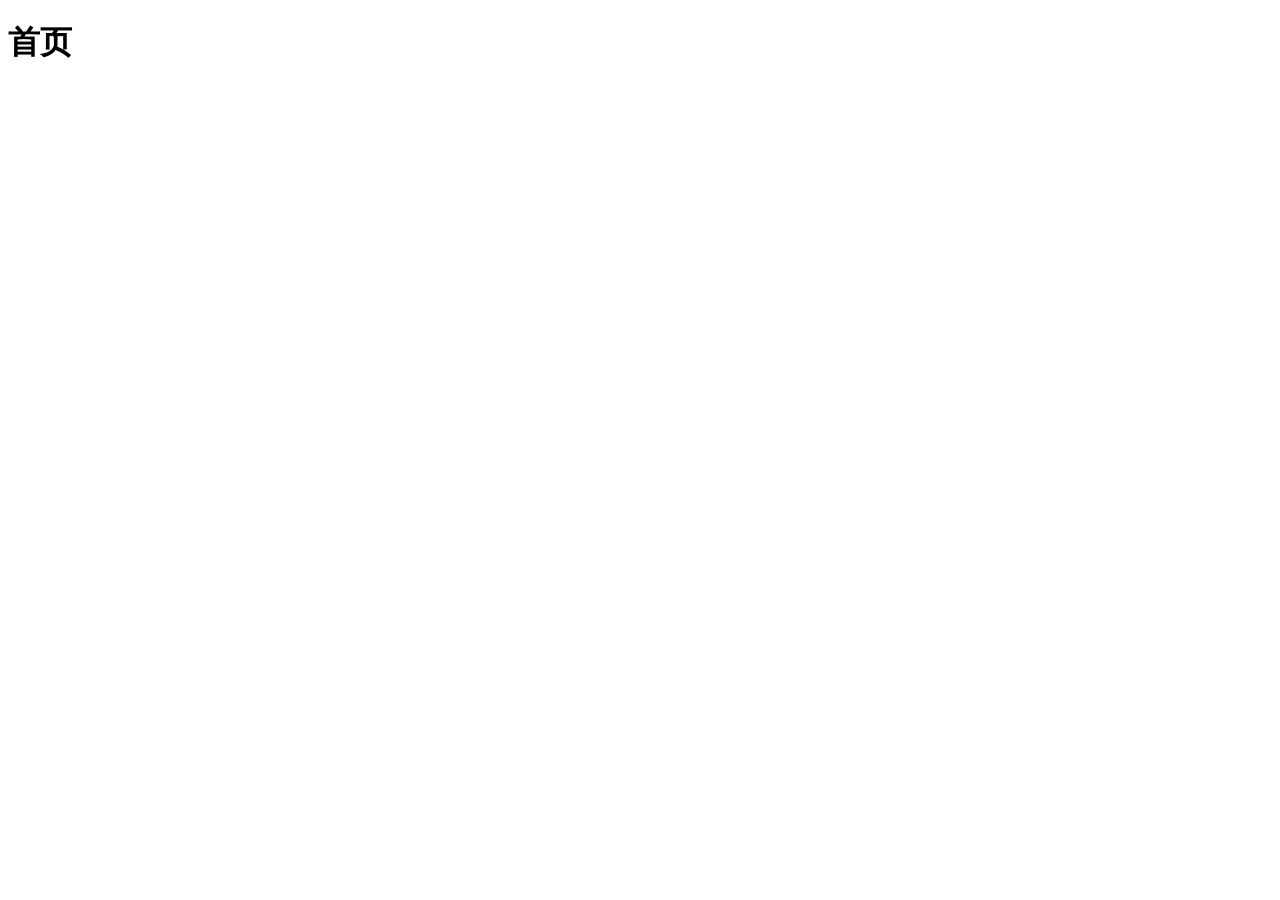
==== index.html @ 157b1ce5 "初始化项目" ====
<!DOCTYPE html>
<html lang="en">

<head>
  <meta charset="UTF-8">
  <meta http-equiv="X-UA-Compatible" content="IE=edge">
  <meta name="viewport" content="width=device-width, initial-scale=1.0">
  <title>Document</title>
</head>

<body>
  <h1>首页</h1>
</body>

</html>
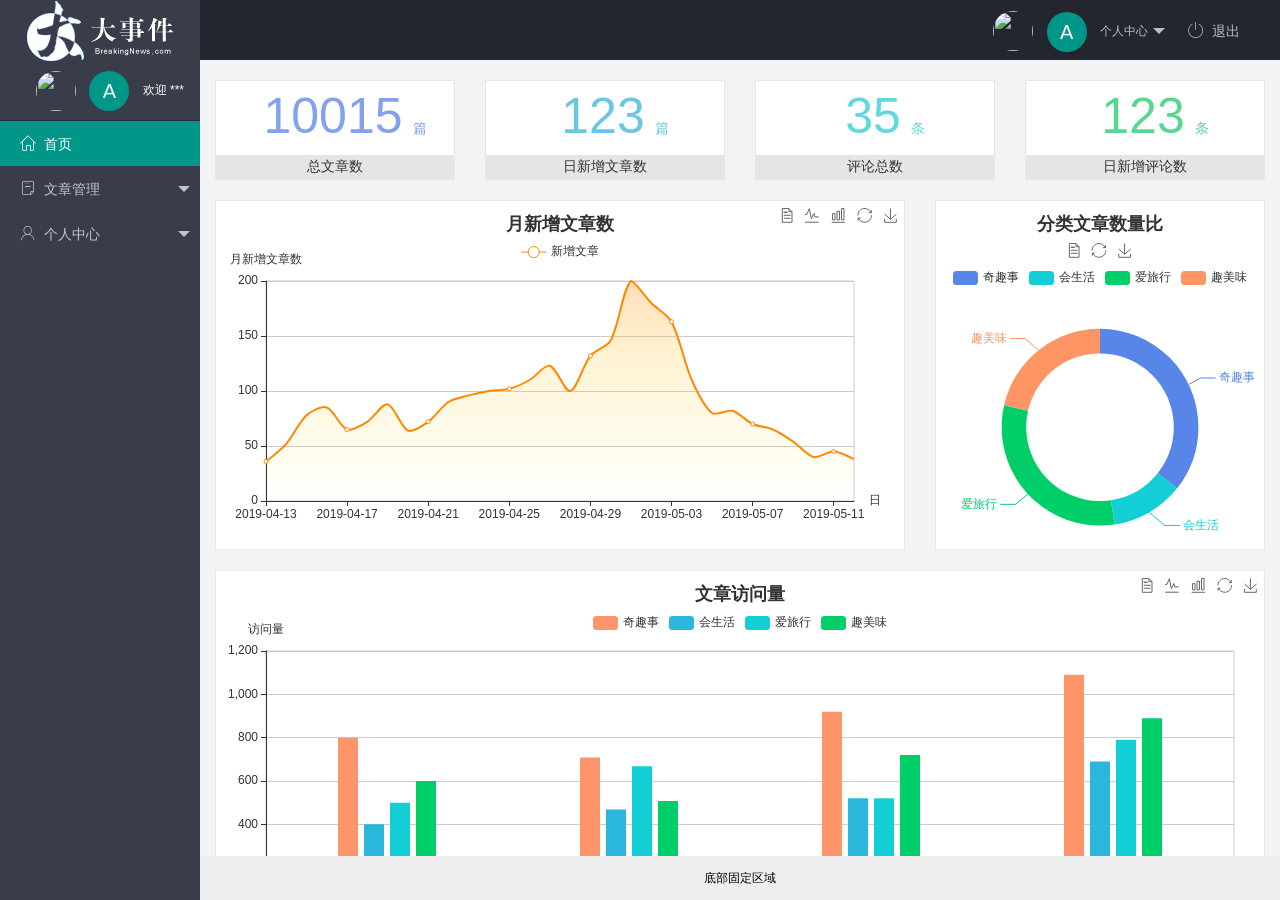
==== commit f30083e8: "init" ====
--- a/index.html
+++ b/index.html
@@ -1,15 +1,94 @@
 <!DOCTYPE html>
 <html lang="en">
+  <head>
+    <meta charset="UTF-8" />
+    <meta http-equiv="X-UA-Compatible" content="IE=edge" />
+    <meta name="viewport" content="width=device-width, initial-scale=1.0" />
+    <title>Document</title>
+    <link rel="stylesheet" href="/assets/lib/layui/css/layui.css" />
+    <link rel="stylesheet" href="/assets/css/index.css" />
+    <link rel="stylesheet" href="/assets/fonts/iconfont.css">
+  </head>
+  <body>
+    <div class="layui-layout layui-layout-admin">
+      <div class="layui-header">
+        <div class="layui-logo layui-hide-xs layui-bg-black">
+          <img src="/assets/images/logo.png" alt="" />
+        </div>
 
-<head>
-  <meta charset="UTF-8">
-  <meta http-equiv="X-UA-Compatible" content="IE=edge">
-  <meta name="viewport" content="width=device-width, initial-scale=1.0">
-  <title>Document</title>
-</head>
+        <ul class="layui-nav layui-layout-right">
+          <li class="layui-nav-item layui-hide layui-show-md-inline-block">
+            <a href="javascript:;" class="userinfo">
+              <img
+                src="//tva1.sinaimg.cn/crop.0.0.118.118.180/5db11ff4gw1e77d3nqrv8j203b03cweg.jpg"
+                class="layui-nav-img"
+              />
+              <span class="text-avatar">A</span>
+              个人中心
+            </a>
+            <dl class="layui-nav-child">
+              <dd><a href="/user/user_info.html" target="fm">基本资料</a></dd>
+              <dd><a href="/user/user_avatar.html" target="fm">更换头像</a></dd>
+              <dd><a href="/user/user_pwd.html" target="fm">重置密码</a></dd>
+            </dl>
+          </li>
+          <li class="layui-nav-item" lay-header-event="menuRight" lay-unselect>
+            <a href="javascript:;" id="btnLogout"><span class="iconfont icon-tuichu"></span>退出</a>
+          </li>
+        </ul>
+      </div>
 
-<body>
-  <h1>首页</h1>
-</body>
+      <div class="layui-side layui-bg-black">
+        <div class="layui-side-scroll">
+          <div class="userinfo">
+            <img
+              src="//tva1.sinaimg.cn/crop.0.0.118.118.180/5db11ff4gw1e77d3nqrv8j203b03cweg.jpg"
+              class="layui-nav-img"
+            />
+            <span class="text-avatar">A</span>
+            <span id="welcome">欢迎 ***</span>
+          </div>
+          <!-- 左侧导航区域（可配合layui已有的垂直导航） -->
+          <ul class="layui-nav layui-nav-tree" lay-shrink="all">
+            <li class="layui-nav-item layui-this"><a href="/home/dashboard.html" target="fm"><span class="iconfont icon-home"></span>首页</a></li>
+            <li class="layui-nav-item">
+              <a class="" href="javascript:;"><span class="iconfont icon-16"></span>文章管理</a>
+              <dl class="layui-nav-child">
+                <dd><a href="/article/art_cate.html" target="fm"><i class="layui-icon layui-icon-app"></i>文章类别</a></dd>
+                <dd><a href="/article/art_list.html" target="fm" ><i class="layui-icon layui-icon-app"></i>文章列表</a></dd>
+                <dd><a href="/article/art_pub.html" target="fm"><i class="layui-icon layui-icon-app"></i>发布文章</a></dd>
+              </dl>
+            </li>
+            <li class="layui-nav-item">
+              <a href="javascript:;"><span class="iconfont icon-user"></span>个人中心</a>
+              <dl class="layui-nav-child">
+                <dd><a href="/user/user_info.html" target="fm"><i class="layui-icon layui-icon-app"></i>基本资料</a></dd>
+                <dd><a href="/user/user_avatar.html" target="fm"><i class="layui-icon layui-icon-app"></i>更换头像</a></dd>
+                <dd><a href="/user/user_pwd.html" target="fm"><i class="layui-icon layui-icon-app"></i>重置密码</a></dd>
+              </dl>
+            </li>
+          </ul>
+        </div>
+      </div>
 
-</html>+      <div class="layui-body">
+        <!-- 内容主体区域 -->
+        <iframe name="fm" src="/home/dashboard.html" frameborder="0"></iframe>
+        </div>
+
+        <div class="layui-footer">
+        <!-- 底部固定区域 -->
+        底部固定区域
+      </div>
+    </div>
+    <!-- 导入 layui js 文件 -->
+    <script src="/assets/lib/layui/layui.all.js"></script>
+
+    <!-- 导入 jquery -->
+    <script src="/assets/lib/jquery.js"></script>
+    <script src="/assets/js/baseAPI.js"></script>
+
+    <!-- 导入自己的 js 文件 -->
+    <script src="/assets/js/index.js"></script>
+  </body>
+</html>
--- a/assets/lib/layui/css/layui.css
+++ b/assets/lib/layui/css/layui.css
@@ -0,0 +1,2 @@
+/** layui-v2.5.5 MIT License By https://www.layui.com */
+ .layui-inline,img{display:inline-block;vertical-align:middle}h1,h2,h3,h4,h5,h6{font-weight:400}.layui-edge,.layui-header,.layui-inline,.layui-main{position:relative}.layui-body,.layui-edge,.layui-elip{overflow:hidden}.layui-btn,.layui-edge,.layui-inline,img{vertical-align:middle}.layui-btn,.layui-disabled,.layui-icon,.layui-unselect{-moz-user-select:none;-webkit-user-select:none;-ms-user-select:none}.layui-elip,.layui-form-checkbox span,.layui-form-pane .layui-form-label{text-overflow:ellipsis;white-space:nowrap}.layui-breadcrumb,.layui-tree-btnGroup{visibility:hidden}blockquote,body,button,dd,div,dl,dt,form,h1,h2,h3,h4,h5,h6,input,li,ol,p,pre,td,textarea,th,ul{margin:0;padding:0;-webkit-tap-highlight-color:rgba(0,0,0,0)}a:active,a:hover{outline:0}img{border:none}li{list-style:none}table{border-collapse:collapse;border-spacing:0}h4,h5,h6{font-size:100%}button,input,optgroup,option,select,textarea{font-family:inherit;font-size:inherit;font-style:inherit;font-weight:inherit;outline:0}pre{white-space:pre-wrap;white-space:-moz-pre-wrap;white-space:-pre-wrap;white-space:-o-pre-wrap;word-wrap:break-word}body{line-height:24px;font:14px Helvetica Neue,Helvetica,PingFang SC,Tahoma,Arial,sans-serif}hr{height:1px;margin:10px 0;border:0;clear:both}a{color:#333;text-decoration:none}a:hover{color:#777}a cite{font-style:normal;*cursor:pointer}.layui-border-box,.layui-border-box *{box-sizing:border-box}.layui-box,.layui-box *{box-sizing:content-box}.layui-clear{clear:both;*zoom:1}.layui-clear:after{content:'\20';clear:both;*zoom:1;display:block;height:0}.layui-inline{*display:inline;*zoom:1}.layui-edge{display:inline-block;width:0;height:0;border-width:6px;border-style:dashed;border-color:transparent}.layui-edge-top{top:-4px;border-bottom-color:#999;border-bottom-style:solid}.layui-edge-right{border-left-color:#999;border-left-style:solid}.layui-edge-bottom{top:2px;border-top-color:#999;border-top-style:solid}.layui-edge-left{border-right-color:#999;border-right-style:solid}.layui-disabled,.layui-disabled:hover{color:#d2d2d2!important;cursor:not-allowed!important}.layui-circle{border-radius:100%}.layui-show{display:block!important}.layui-hide{display:none!important}@font-face{font-family:layui-icon;src:url(../font/iconfont.eot?v=250);src:url(../font/iconfont.eot?v=250#iefix) format('embedded-opentype'),url(../font/iconfont.woff2?v=250) format('woff2'),url(../font/iconfont.woff?v=250) format('woff'),url(../font/iconfont.ttf?v=250) format('truetype'),url(../font/iconfont.svg?v=250#layui-icon) format('svg')}.layui-icon{font-family:layui-icon!important;font-size:16px;font-style:normal;-webkit-font-smoothing:antialiased;-moz-osx-font-smoothing:grayscale}.layui-icon-reply-fill:before{content:"\e611"}.layui-icon-set-fill:before{content:"\e614"}.layui-icon-menu-fill:before{content:"\e60f"}.layui-icon-search:before{content:"\e615"}.layui-icon-share:before{content:"\e641"}.layui-icon-set-sm:before{content:"\e620"}.layui-icon-engine:before{content:"\e628"}.layui-icon-close:before{content:"\1006"}.layui-icon-close-fill:before{content:"\1007"}.layui-icon-chart-screen:before{content:"\e629"}.layui-icon-star:before{content:"\e600"}.layui-icon-circle-dot:before{content:"\e617"}.layui-icon-chat:before{content:"\e606"}.layui-icon-release:before{content:"\e609"}.layui-icon-list:before{content:"\e60a"}.layui-icon-chart:before{content:"\e62c"}.layui-icon-ok-circle:before{content:"\1005"}.layui-icon-layim-theme:before{content:"\e61b"}.layui-icon-table:before{content:"\e62d"}.layui-icon-right:before{content:"\e602"}.layui-icon-left:before{content:"\e603"}.layui-icon-cart-simple:before{content:"\e698"}.layui-icon-face-cry:before{content:"\e69c"}.layui-icon-face-smile:before{content:"\e6af"}.layui-icon-survey:before{content:"\e6b2"}.layui-icon-tree:before{content:"\e62e"}.layui-icon-upload-circle:before{content:"\e62f"}.layui-icon-add-circle:before{content:"\e61f"}.layui-icon-download-circle:before{content:"\e601"}.layui-icon-templeate-1:before{content:"\e630"}.layui-icon-util:before{content:"\e631"}.layui-icon-face-surprised:before{content:"\e664"}.layui-icon-edit:before{content:"\e642"}.layui-icon-speaker:before{content:"\e645"}.layui-icon-down:before{content:"\e61a"}.layui-icon-file:before{content:"\e621"}.layui-icon-layouts:before{content:"\e632"}.layui-icon-rate-half:before{content:"\e6c9"}.layui-icon-add-circle-fine:before{content:"\e608"}.layui-icon-prev-circle:before{content:"\e633"}.layui-icon-read:before{content:"\e705"}.layui-icon-404:before{content:"\e61c"}.layui-icon-carousel:before{content:"\e634"}.layui-icon-help:before{content:"\e607"}.layui-icon-code-circle:before{content:"\e635"}.layui-icon-water:before{content:"\e636"}.layui-icon-username:before{content:"\e66f"}.layui-icon-find-fill:before{content:"\e670"}.layui-icon-about:before{content:"\e60b"}.layui-icon-location:before{content:"\e715"}.layui-icon-up:before{content:"\e619"}.layui-icon-pause:before{content:"\e651"}.layui-icon-date:before{content:"\e637"}.layui-icon-layim-uploadfile:before{content:"\e61d"}.layui-icon-delete:before{content:"\e640"}.layui-icon-play:before{content:"\e652"}.layui-icon-top:before{content:"\e604"}.layui-icon-friends:before{content:"\e612"}.layui-icon-refresh-3:before{content:"\e9aa"}.layui-icon-ok:before{content:"\e605"}.layui-icon-layer:before{content:"\e638"}.layui-icon-face-smile-fine:before{content:"\e60c"}.layui-icon-dollar:before{content:"\e659"}.layui-icon-group:before{content:"\e613"}.layui-icon-layim-download:before{content:"\e61e"}.layui-icon-picture-fine:before{content:"\e60d"}.layui-icon-link:before{content:"\e64c"}.layui-icon-diamond:before{content:"\e735"}.layui-icon-log:before{content:"\e60e"}.layui-icon-rate-solid:before{content:"\e67a"}.layui-icon-fonts-del:before{content:"\e64f"}.layui-icon-unlink:before{content:"\e64d"}.layui-icon-fonts-clear:before{content:"\e639"}.layui-icon-triangle-r:before{content:"\e623"}.layui-icon-circle:before{content:"\e63f"}.layui-icon-radio:before{content:"\e643"}.layui-icon-align-center:before{content:"\e647"}.layui-icon-align-right:before{content:"\e648"}.layui-icon-align-left:before{content:"\e649"}.layui-icon-loading-1:before{content:"\e63e"}.layui-icon-return:before{content:"\e65c"}.layui-icon-fonts-strong:before{content:"\e62b"}.layui-icon-upload:before{content:"\e67c"}.layui-icon-dialogue:before{content:"\e63a"}.layui-icon-video:before{content:"\e6ed"}.layui-icon-headset:before{content:"\e6fc"}.layui-icon-cellphone-fine:before{content:"\e63b"}.layui-icon-add-1:before{content:"\e654"}.layui-icon-face-smile-b:before{content:"\e650"}.layui-icon-fonts-html:before{content:"\e64b"}.layui-icon-form:before{content:"\e63c"}.layui-icon-cart:before{content:"\e657"}.layui-icon-camera-fill:before{content:"\e65d"}.layui-icon-tabs:before{content:"\e62a"}.layui-icon-fonts-code:before{content:"\e64e"}.layui-icon-fire:before{content:"\e756"}.layui-icon-set:before{content:"\e716"}.layui-icon-fonts-u:before{content:"\e646"}.layui-icon-triangle-d:before{content:"\e625"}.layui-icon-tips:before{content:"\e702"}.layui-icon-picture:before{content:"\e64a"}.layui-icon-more-vertical:before{content:"\e671"}.layui-icon-flag:before{content:"\e66c"}.layui-icon-loading:before{content:"\e63d"}.layui-icon-fonts-i:before{content:"\e644"}.layui-icon-refresh-1:before{content:"\e666"}.layui-icon-rmb:before{content:"\e65e"}.layui-icon-home:before{content:"\e68e"}.layui-icon-user:before{content:"\e770"}.layui-icon-notice:before{content:"\e667"}.layui-icon-login-weibo:before{content:"\e675"}.layui-icon-voice:before{content:"\e688"}.layui-icon-upload-drag:before{content:"\e681"}.layui-icon-login-qq:before{content:"\e676"}.layui-icon-snowflake:before{content:"\e6b1"}.layui-icon-file-b:before{content:"\e655"}.layui-icon-template:before{content:"\e663"}.layui-icon-auz:before{content:"\e672"}.layui-icon-console:before{content:"\e665"}.layui-icon-app:before{content:"\e653"}.layui-icon-prev:before{content:"\e65a"}.layui-icon-website:before{content:"\e7ae"}.layui-icon-next:before{content:"\e65b"}.layui-icon-component:before{content:"\e857"}.layui-icon-more:before{content:"\e65f"}.layui-icon-login-wechat:before{content:"\e677"}.layui-icon-shrink-right:before{content:"\e668"}.layui-icon-spread-left:before{content:"\e66b"}.layui-icon-camera:before{content:"\e660"}.layui-icon-note:before{content:"\e66e"}.layui-icon-refresh:before{content:"\e669"}.layui-icon-female:before{content:"\e661"}.layui-icon-male:before{content:"\e662"}.layui-icon-password:before{content:"\e673"}.layui-icon-senior:before{content:"\e674"}.layui-icon-theme:before{content:"\e66a"}.layui-icon-tread:before{content:"\e6c5"}.layui-icon-praise:before{content:"\e6c6"}.layui-icon-star-fill:before{content:"\e658"}.layui-icon-rate:before{content:"\e67b"}.layui-icon-template-1:before{content:"\e656"}.layui-icon-vercode:before{content:"\e679"}.layui-icon-cellphone:before{content:"\e678"}.layui-icon-screen-full:before{content:"\e622"}.layui-icon-screen-restore:before{content:"\e758"}.layui-icon-cols:before{content:"\e610"}.layui-icon-export:before{content:"\e67d"}.layui-icon-print:before{content:"\e66d"}.layui-icon-slider:before{content:"\e714"}.layui-icon-addition:before{content:"\e624"}.layui-icon-subtraction:before{content:"\e67e"}.layui-icon-service:before{content:"\e626"}.layui-icon-transfer:before{content:"\e691"}.layui-main{width:1140px;margin:0 auto}.layui-header{z-index:1000;height:60px}.layui-header a:hover{transition:all .5s;-webkit-transition:all .5s}.layui-side{position:fixed;left:0;top:0;bottom:0;z-index:999;width:200px;overflow-x:hidden}.layui-side-scroll{position:relative;width:220px;height:100%;overflow-x:hidden}.layui-body{position:absolute;left:200px;right:0;top:0;bottom:0;z-index:998;width:auto;overflow-y:auto;box-sizing:border-box}.layui-layout-body{overflow:hidden}.layui-layout-admin .layui-header{background-color:#23262E}.layui-layout-admin .layui-side{top:60px;width:200px;overflow-x:hidden}.layui-layout-admin .layui-body{position:fixed;top:60px;bottom:44px}.layui-layout-admin .layui-main{width:auto;margin:0 15px}.layui-layout-admin .layui-footer{position:fixed;left:200px;right:0;bottom:0;height:44px;line-height:44px;padding:0 15px;background-color:#eee}.layui-layout-admin .layui-logo{position:absolute;left:0;top:0;width:200px;height:100%;line-height:60px;text-align:center;color:#009688;font-size:16px}.layui-layout-admin .layui-header .layui-nav{background:0 0}.layui-layout-left{position:absolute!important;left:200px;top:0}.layui-layout-right{position:absolute!important;right:0;top:0}.layui-container{position:relative;margin:0 auto;padding:0 15px;box-sizing:border-box}.layui-fluid{position:relative;margin:0 auto;padding:0 15px}.layui-row:after,.layui-row:before{content:'';display:block;clear:both}.layui-col-lg1,.layui-col-lg10,.layui-col-lg11,.layui-col-lg12,.layui-col-lg2,.layui-col-lg3,.layui-col-lg4,.layui-col-lg5,.layui-col-lg6,.layui-col-lg7,.layui-col-lg8,.layui-col-lg9,.layui-col-md1,.layui-col-md10,.layui-col-md11,.layui-col-md12,.layui-col-md2,.layui-col-md3,.layui-col-md4,.layui-col-md5,.layui-col-md6,.layui-col-md7,.layui-col-md8,.layui-col-md9,.layui-col-sm1,.layui-col-sm10,.layui-col-sm11,.layui-col-sm12,.layui-col-sm2,.layui-col-sm3,.layui-col-sm4,.layui-col-sm5,.layui-col-sm6,.layui-col-sm7,.layui-col-sm8,.layui-col-sm9,.layui-col-xs1,.layui-col-xs10,.layui-col-xs11,.layui-col-xs12,.layui-col-xs2,.layui-col-xs3,.layui-col-xs4,.layui-col-xs5,.layui-col-xs6,.layui-col-xs7,.layui-col-xs8,.layui-col-xs9{position:relative;display:block;box-sizing:border-box}.layui-col-xs1,.layui-col-xs10,.layui-col-xs11,.layui-col-xs12,.layui-col-xs2,.layui-col-xs3,.layui-col-xs4,.layui-col-xs5,.layui-col-xs6,.layui-col-xs7,.layui-col-xs8,.layui-col-xs9{float:left}.layui-col-xs1{width:8.33333333%}.layui-col-xs2{width:16.66666667%}.layui-col-xs3{width:25%}.layui-col-xs4{width:33.33333333%}.layui-col-xs5{width:41.66666667%}.layui-col-xs6{width:50%}.layui-col-xs7{width:58.33333333%}.layui-col-xs8{width:66.66666667%}.layui-col-xs9{width:75%}.layui-col-xs10{width:83.33333333%}.layui-col-xs11{width:91.66666667%}.layui-col-xs12{width:100%}.layui-col-xs-offset1{margin-left:8.33333333%}.layui-col-xs-offset2{margin-left:16.66666667%}.layui-col-xs-offset3{margin-left:25%}.layui-col-xs-offset4{margin-left:33.33333333%}.layui-col-xs-offset5{margin-left:41.66666667%}.layui-col-xs-offset6{margin-left:50%}.layui-col-xs-offset7{margin-left:58.33333333%}.layui-col-xs-offset8{margin-left:66.66666667%}.layui-col-xs-offset9{margin-left:75%}.layui-col-xs-offset10{margin-left:83.33333333%}.layui-col-xs-offset11{margin-left:91.66666667%}.layui-col-xs-offset12{margin-left:100%}@media screen and (max-width:768px){.layui-hide-xs{display:none!important}.layui-show-xs-block{display:block!important}.layui-show-xs-inline{display:inline!important}.layui-show-xs-inline-block{display:inline-block!important}}@media screen and (min-width:768px){.layui-container{width:750px}.layui-hide-sm{display:none!important}.layui-show-sm-block{display:block!important}.layui-show-sm-inline{display:inline!important}.layui-show-sm-inline-block{display:inline-block!important}.layui-col-sm1,.layui-col-sm10,.layui-col-sm11,.layui-col-sm12,.layui-col-sm2,.layui-col-sm3,.layui-col-sm4,.layui-col-sm5,.layui-col-sm6,.layui-col-sm7,.layui-col-sm8,.layui-col-sm9{float:left}.layui-col-sm1{width:8.33333333%}.layui-col-sm2{width:16.66666667%}.layui-col-sm3{width:25%}.layui-col-sm4{width:33.33333333%}.layui-col-sm5{width:41.66666667%}.layui-col-sm6{width:50%}.layui-col-sm7{width:58.33333333%}.layui-col-sm8{width:66.66666667%}.layui-col-sm9{width:75%}.layui-col-sm10{width:83.33333333%}.layui-col-sm11{width:91.66666667%}.layui-col-sm12{width:100%}.layui-col-sm-offset1{margin-left:8.33333333%}.layui-col-sm-offset2{margin-left:16.66666667%}.layui-col-sm-offset3{margin-left:25%}.layui-col-sm-offset4{margin-left:33.33333333%}.layui-col-sm-offset5{margin-left:41.66666667%}.layui-col-sm-offset6{margin-left:50%}.layui-col-sm-offset7{margin-left:58.33333333%}.layui-col-sm-offset8{margin-left:66.66666667%}.layui-col-sm-offset9{margin-left:75%}.layui-col-sm-offset10{margin-left:83.33333333%}.layui-col-sm-offset11{margin-left:91.66666667%}.layui-col-sm-offset12{margin-left:100%}}@media screen and (min-width:992px){.layui-container{width:970px}.layui-hide-md{display:none!important}.layui-show-md-block{display:block!important}.layui-show-md-inline{display:inline!important}.layui-show-md-inline-block{display:inline-block!important}.layui-col-md1,.layui-col-md10,.layui-col-md11,.layui-col-md12,.layui-col-md2,.layui-col-md3,.layui-col-md4,.layui-col-md5,.layui-col-md6,.layui-col-md7,.layui-col-md8,.layui-col-md9{float:left}.layui-col-md1{width:8.33333333%}.layui-col-md2{width:16.66666667%}.layui-col-md3{width:25%}.layui-col-md4{width:33.33333333%}.layui-col-md5{width:41.66666667%}.layui-col-md6{width:50%}.layui-col-md7{width:58.33333333%}.layui-col-md8{width:66.66666667%}.layui-col-md9{width:75%}.layui-col-md10{width:83.33333333%}.layui-col-md11{width:91.66666667%}.layui-col-md12{width:100%}.layui-col-md-offset1{margin-left:8.33333333%}.layui-col-md-offset2{margin-left:16.66666667%}.layui-col-md-offset3{margin-left:25%}.layui-col-md-offset4{margin-left:33.33333333%}.layui-col-md-offset5{margin-left:41.66666667%}.layui-col-md-offset6{margin-left:50%}.layui-col-md-offset7{margin-left:58.33333333%}.layui-col-md-offset8{margin-left:66.66666667%}.layui-col-md-offset9{margin-left:75%}.layui-col-md-offset10{margin-left:83.33333333%}.layui-col-md-offset11{margin-left:91.66666667%}.layui-col-md-offset12{margin-left:100%}}@media screen and (min-width:1200px){.layui-container{width:1170px}.layui-hide-lg{display:none!important}.layui-show-lg-block{display:block!important}.layui-show-lg-inline{display:inline!important}.layui-show-lg-inline-block{display:inline-block!important}.layui-col-lg1,.layui-col-lg10,.layui-col-lg11,.layui-col-lg12,.layui-col-lg2,.layui-col-lg3,.layui-col-lg4,.layui-col-lg5,.layui-col-lg6,.layui-col-lg7,.layui-col-lg8,.layui-col-lg9{float:left}.layui-col-lg1{width:8.33333333%}.layui-col-lg2{width:16.66666667%}.layui-col-lg3{width:25%}.layui-col-lg4{width:33.33333333%}.layui-col-lg5{width:41.66666667%}.layui-col-lg6{width:50%}.layui-col-lg7{width:58.33333333%}.layui-col-lg8{width:66.66666667%}.layui-col-lg9{width:75%}.layui-col-lg10{width:83.33333333%}.layui-col-lg11{width:91.66666667%}.layui-col-lg12{width:100%}.layui-col-lg-offset1{margin-left:8.33333333%}.layui-col-lg-offset2{margin-left:16.66666667%}.layui-col-lg-offset3{margin-left:25%}.layui-col-lg-offset4{margin-left:33.33333333%}.layui-col-lg-offset5{margin-left:41.66666667%}.layui-col-lg-offset6{margin-left:50%}.layui-col-lg-offset7{margin-left:58.33333333%}.layui-col-lg-offset8{margin-left:66.66666667%}.layui-col-lg-offset9{margin-left:75%}.layui-col-lg-offset10{margin-left:83.33333333%}.layui-col-lg-offset11{margin-left:91.66666667%}.layui-col-lg-offset12{margin-left:100%}}.layui-col-space1{margin:-.5px}.layui-col-space1>*{padding:.5px}.layui-col-space3{margin:-1.5px}.layui-col-space3>*{padding:1.5px}.layui-col-space5{margin:-2.5px}.layui-col-space5>*{padding:2.5px}.layui-col-space8{margin:-3.5px}.layui-col-space8>*{padding:3.5px}.layui-col-space10{margin:-5px}.layui-col-space10>*{padding:5px}.layui-col-space12{margin:-6px}.layui-col-space12>*{padding:6px}.layui-col-space15{margin:-7.5px}.layui-col-space15>*{padding:7.5px}.layui-col-space18{margin:-9px}.layui-col-space18>*{padding:9px}.layui-col-space20{margin:-10px}.layui-col-space20>*{padding:10px}.layui-col-space22{margin:-11px}.layui-col-space22>*{padding:11px}.layui-col-space25{margin:-12.5px}.layui-col-space25>*{padding:12.5px}.layui-col-space30{margin:-15px}.layui-col-space30>*{padding:15px}.layui-btn,.layui-input,.layui-select,.layui-textarea,.layui-upload-button{outline:0;-webkit-appearance:none;transition:all .3s;-webkit-transition:all .3s;box-sizing:border-box}.layui-elem-quote{margin-bottom:10px;padding:15px;line-height:22px;border-left:5px solid #009688;border-radius:0 2px 2px 0;background-color:#f2f2f2}.layui-quote-nm{border-style:solid;border-width:1px 1px 1px 5px;background:0 0}.layui-elem-field{margin-bottom:10px;padding:0;border-width:1px;border-style:solid}.layui-elem-field legend{margin-left:20px;padding:0 10px;font-size:20px;font-weight:300}.layui-field-title{margin:10px 0 20px;border-width:1px 0 0}.layui-field-box{padding:10px 15px}.layui-field-title .layui-field-box{padding:10px 0}.layui-progress{position:relative;height:6px;border-radius:20px;background-color:#e2e2e2}.layui-progress-bar{position:absolute;left:0;top:0;width:0;max-width:100%;height:6px;border-radius:20px;text-align:right;background-color:#5FB878;transition:all .3s;-webkit-transition:all .3s}.layui-progress-big,.layui-progress-big .layui-progress-bar{height:18px;line-height:18px}.layui-progress-text{position:relative;top:-20px;line-height:18px;font-size:12px;color:#666}.layui-progress-big .layui-progress-text{position:static;padding:0 10px;color:#fff}.layui-collapse{border-width:1px;border-style:solid;border-radius:2px}.layui-colla-content,.layui-colla-item{border-top-width:1px;border-top-style:solid}.layui-colla-item:first-child{border-top:none}.layui-colla-title{position:relative;height:42px;line-height:42px;padding:0 15px 0 35px;color:#333;background-color:#f2f2f2;cursor:pointer;font-size:14px;overflow:hidden}.layui-colla-content{display:none;padding:10px 15px;line-height:22px;color:#666}.layui-colla-icon{position:absolute;left:15px;top:0;font-size:14px}.layui-card{margin-bottom:15px;border-radius:2px;background-color:#fff;box-shadow:0 1px 2px 0 rgba(0,0,0,.05)}.layui-card:last-child{margin-bottom:0}.layui-card-header{position:relative;height:42px;line-height:42px;padding:0 15px;border-bottom:1px solid #f6f6f6;color:#333;border-radius:2px 2px 0 0;font-size:14px}.layui-bg-black,.layui-bg-blue,.layui-bg-cyan,.layui-bg-green,.layui-bg-orange,.layui-bg-red{color:#fff!important}.layui-card-body{position:relative;padding:10px 15px;line-height:24px}.layui-card-body[pad15]{padding:15px}.layui-card-body[pad20]{padding:20px}.layui-card-body .layui-table{margin:5px 0}.layui-card .layui-tab{margin:0}.layui-panel-window{position:relative;padding:15px;border-radius:0;border-top:5px solid #E6E6E6;background-color:#fff}.layui-auxiliar-moving{position:fixed;left:0;right:0;top:0;bottom:0;width:100%;height:100%;background:0 0;z-index:9999999999}.layui-form-label,.layui-form-mid,.layui-form-select,.layui-input-block,.layui-input-inline,.layui-textarea{position:relative}.layui-bg-red{background-color:#FF5722!important}.layui-bg-orange{background-color:#FFB800!important}.layui-bg-green{background-color:#009688!important}.layui-bg-cyan{background-color:#2F4056!important}.layui-bg-blue{background-color:#1E9FFF!important}.layui-bg-black{background-color:#393D49!important}.layui-bg-gray{background-color:#eee!important;color:#666!important}.layui-badge-rim,.layui-colla-content,.layui-colla-item,.layui-collapse,.layui-elem-field,.layui-form-pane .layui-form-item[pane],.layui-form-pane .layui-form-label,.layui-input,.layui-layedit,.layui-layedit-tool,.layui-quote-nm,.layui-select,.layui-tab-bar,.layui-tab-card,.layui-tab-title,.layui-tab-title .layui-this:after,.layui-textarea{border-color:#e6e6e6}.layui-timeline-item:before,hr{background-color:#e6e6e6}.layui-text{line-height:22px;font-size:14px;color:#666}.layui-text h1,.layui-text h2,.layui-text h3{font-weight:500;color:#333}.layui-text h1{font-size:30px}.layui-text h2{font-size:24px}.layui-text h3{font-size:18px}.layui-text a:not(.layui-btn){color:#01AAED}.layui-text a:not(.layui-btn):hover{text-decoration:underline}.layui-text ul{padding:5px 0 5px 15px}.layui-text ul li{margin-top:5px;list-style-type:disc}.layui-text em,.layui-word-aux{color:#999!important;padding:0 5px!important}.layui-btn{display:inline-block;height:38px;line-height:38px;padding:0 18px;background-color:#009688;color:#fff;white-space:nowrap;text-align:center;font-size:14px;border:none;border-radius:2px;cursor:pointer}.layui-btn:hover{opacity:.8;filter:alpha(opacity=80);color:#fff}.layui-btn:active{opacity:1;filter:alpha(opacity=100)}.layui-btn+.layui-btn{margin-left:10px}.layui-btn-container{font-size:0}.layui-btn-container .layui-btn{margin-right:10px;margin-bottom:10px}.layui-btn-container .layui-btn+.layui-btn{margin-left:0}.layui-table .layui-btn-container .layui-btn{margin-bottom:9px}.layui-btn-radius{border-radius:100px}.layui-btn .layui-icon{margin-right:3px;font-size:18px;vertical-align:bottom;vertical-align:middle\9}.layui-btn-primary{border:1px solid #C9C9C9;background-color:#fff;color:#555}.layui-btn-primary:hover{border-color:#009688;color:#333}.layui-btn-normal{background-color:#1E9FFF}.layui-btn-warm{background-color:#FFB800}.layui-btn-danger{background-color:#FF5722}.layui-btn-checked{background-color:#5FB878}.layui-btn-disabled,.layui-btn-disabled:active,.layui-btn-disabled:hover{border:1px solid #e6e6e6;background-color:#FBFBFB;color:#C9C9C9;cursor:not-allowed;opacity:1}.layui-btn-lg{height:44px;line-height:44px;padding:0 25px;font-size:16px}.layui-btn-sm{height:30px;line-height:30px;padding:0 10px;font-size:12px}.layui-btn-sm i{font-size:16px!important}.layui-btn-xs{height:22px;line-height:22px;padding:0 5px;font-size:12px}.layui-btn-xs i{font-size:14px!important}.layui-btn-group{display:inline-block;vertical-align:middle;font-size:0}.layui-btn-group .layui-btn{margin-left:0!important;margin-right:0!important;border-left:1px solid rgba(255,255,255,.5);border-radius:0}.layui-btn-group .layui-btn-primary{border-left:none}.layui-btn-group .layui-btn-primary:hover{border-color:#C9C9C9;color:#009688}.layui-btn-group .layui-btn:first-child{border-left:none;border-radius:2px 0 0 2px}.layui-btn-group .layui-btn-primary:first-child{border-left:1px solid #c9c9c9}.layui-btn-group .layui-btn:last-child{border-radius:0 2px 2px 0}.layui-btn-group .layui-btn+.layui-btn{margin-left:0}.layui-btn-group+.layui-btn-group{margin-left:10px}.layui-btn-fluid{width:100%}.layui-input,.layui-select,.layui-textarea{height:38px;line-height:1.3;line-height:38px\9;border-width:1px;border-style:solid;background-color:#fff;border-radius:2px}.layui-input::-webkit-input-placeholder,.layui-select::-webkit-input-placeholder,.layui-textarea::-webkit-input-placeholder{line-height:1.3}.layui-input,.layui-textarea{display:block;width:100%;padding-left:10px}.layui-input:hover,.layui-textarea:hover{border-color:#D2D2D2!important}.layui-input:focus,.layui-textarea:focus{border-color:#C9C9C9!important}.layui-textarea{min-height:100px;height:auto;line-height:20px;padding:6px 10px;resize:vertical}.layui-select{padding:0 10px}.layui-form input[type=checkbox],.layui-form input[type=radio],.layui-form select{display:none}.layui-form [lay-ignore]{display:initial}.layui-form-item{margin-bottom:15px;clear:both;*zoom:1}.layui-form-item:after{content:'\20';clear:both;*zoom:1;display:block;height:0}.layui-form-label{float:left;display:block;padding:9px 15px;width:80px;font-weight:400;line-height:20px;text-align:right}.layui-form-label-col{display:block;float:none;padding:9px 0;line-height:20px;text-align:left}.layui-form-item .layui-inline{margin-bottom:5px;margin-right:10px}.layui-input-block{margin-left:110px;min-height:36px}.layui-input-inline{display:inline-block;vertical-align:middle}.layui-form-item .layui-input-inline{float:left;width:190px;margin-right:10px}.layui-form-text .layui-input-inline{width:auto}.layui-form-mid{float:left;display:block;padding:9px 0!important;line-height:20px;margin-right:10px}.layui-form-danger+.layui-form-select .layui-input,.layui-form-danger:focus{border-color:#FF5722!important}.layui-form-select .layui-input{padding-right:30px;cursor:pointer}.layui-form-select .layui-edge{position:absolute;right:10px;top:50%;margin-top:-3px;cursor:pointer;border-width:6px;border-top-color:#c2c2c2;border-top-style:solid;transition:all .3s;-webkit-transition:all .3s}.layui-form-select dl{display:none;position:absolute;left:0;top:42px;padding:5px 0;z-index:899;min-width:100%;border:1px solid #d2d2d2;max-height:300px;overflow-y:auto;background-color:#fff;border-radius:2px;box-shadow:0 2px 4px rgba(0,0,0,.12);box-sizing:border-box}.layui-form-select dl dd,.layui-form-select dl dt{padding:0 10px;line-height:36px;white-space:nowrap;overflow:hidden;text-overflow:ellipsis}.layui-form-select dl dt{font-size:12px;color:#999}.layui-form-select dl dd{cursor:pointer}.layui-form-select dl dd:hover{background-color:#f2f2f2;-webkit-transition:.5s all;transition:.5s all}.layui-form-select .layui-select-group dd{padding-left:20px}.layui-form-select dl dd.layui-select-tips{padding-left:10px!important;color:#999}.layui-form-select dl dd.layui-this{background-color:#5FB878;color:#fff}.layui-form-checkbox,.layui-form-select dl dd.layui-disabled{background-color:#fff}.layui-form-selected dl{display:block}.layui-form-checkbox,.layui-form-checkbox *,.layui-form-switch{display:inline-block;vertical-align:middle}.layui-form-selected .layui-edge{margin-top:-9px;-webkit-transform:rotate(180deg);transform:rotate(180deg);margin-top:-3px\9}:root .layui-form-selected .layui-edge{margin-top:-9px\0/IE9}.layui-form-selectup dl{top:auto;bottom:42px}.layui-select-none{margin:5px 0;text-align:center;color:#999}.layui-select-disabled .layui-disabled{border-color:#eee!important}.layui-select-disabled .layui-edge{border-top-color:#d2d2d2}.layui-form-checkbox{position:relative;height:30px;line-height:30px;margin-right:10px;padding-right:30px;cursor:pointer;font-size:0;-webkit-transition:.1s linear;transition:.1s linear;box-sizing:border-box}.layui-form-checkbox span{padding:0 10px;height:100%;font-size:14px;border-radius:2px 0 0 2px;background-color:#d2d2d2;color:#fff;overflow:hidden}.layui-form-checkbox:hover span{background-color:#c2c2c2}.layui-form-checkbox i{position:absolute;right:0;top:0;width:30px;height:28px;border:1px solid #d2d2d2;border-left:none;border-radius:0 2px 2px 0;color:#fff;font-size:20px;text-align:center}.layui-form-checkbox:hover i{border-color:#c2c2c2;color:#c2c2c2}.layui-form-checked,.layui-form-checked:hover{border-color:#5FB878}.layui-form-checked span,.layui-form-checked:hover span{background-color:#5FB878}.layui-form-checked i,.layui-form-checked:hover i{color:#5FB878}.layui-form-item .layui-form-checkbox{margin-top:4px}.layui-form-checkbox[lay-skin=primary]{height:auto!important;line-height:normal!important;min-width:18px;min-height:18px;border:none!important;margin-right:0;padding-left:28px;padding-right:0;background:0 0}.layui-form-checkbox[lay-skin=primary] span{padding-left:0;padding-right:15px;line-height:18px;background:0 0;color:#666}.layui-form-checkbox[lay-skin=primary] i{right:auto;left:0;width:16px;height:16px;line-height:16px;border:1px solid #d2d2d2;font-size:12px;border-radius:2px;background-color:#fff;-webkit-transition:.1s linear;transition:.1s linear}.layui-form-checkbox[lay-skin=primary]:hover i{border-color:#5FB878;color:#fff}.layui-form-checked[lay-skin=primary] i{border-color:#5FB878!important;background-color:#5FB878;color:#fff}.layui-checkbox-disbaled[lay-skin=primary] span{background:0 0!important;color:#c2c2c2}.layui-checkbox-disbaled[lay-skin=primary]:hover i{border-color:#d2d2d2}.layui-form-item .layui-form-checkbox[lay-skin=primary]{margin-top:10px}.layui-form-switch{position:relative;height:22px;line-height:22px;min-width:35px;padding:0 5px;margin-top:8px;border:1px solid #d2d2d2;border-radius:20px;cursor:pointer;background-color:#fff;-webkit-transition:.1s linear;transition:.1s linear}.layui-form-switch i{position:absolute;left:5px;top:3px;width:16px;height:16px;border-radius:20px;background-color:#d2d2d2;-webkit-transition:.1s linear;transition:.1s linear}.layui-form-switch em{position:relative;top:0;width:25px;margin-left:21px;padding:0!important;text-align:center!important;color:#999!important;font-style:normal!important;font-size:12px}.layui-form-onswitch{border-color:#5FB878;background-color:#5FB878}.layui-checkbox-disbaled,.layui-checkbox-disbaled i{border-color:#e2e2e2!important}.layui-form-onswitch i{left:100%;margin-left:-21px;background-color:#fff}.layui-form-onswitch em{margin-left:5px;margin-right:21px;color:#fff!important}.layui-checkbox-disbaled span{background-color:#e2e2e2!important}.layui-checkbox-disbaled:hover i{color:#fff!important}[lay-radio]{display:none}.layui-form-radio,.layui-form-radio *{display:inline-block;vertical-align:middle}.layui-form-radio{line-height:28px;margin:6px 10px 0 0;padding-right:10px;cursor:pointer;font-size:0}.layui-form-radio *{font-size:14px}.layui-form-radio>i{margin-right:8px;font-size:22px;color:#c2c2c2}.layui-form-radio>i:hover,.layui-form-radioed>i{color:#5FB878}.layui-radio-disbaled>i{color:#e2e2e2!important}.layui-form-pane .layui-form-label{width:110px;padding:8px 15px;height:38px;line-height:20px;border-width:1px;border-style:solid;border-radius:2px 0 0 2px;text-align:center;background-color:#FBFBFB;overflow:hidden;box-sizing:border-box}.layui-form-pane .layui-input-inline{margin-left:-1px}.layui-form-pane .layui-input-block{margin-left:110px;left:-1px}.layui-form-pane .layui-input{border-radius:0 2px 2px 0}.layui-form-pane .layui-form-text .layui-form-label{float:none;width:100%;border-radius:2px;box-sizing:border-box;text-align:left}.layui-form-pane .layui-form-text .layui-input-inline{display:block;margin:0;top:-1px;clear:both}.layui-form-pane .layui-form-text .layui-input-block{margin:0;left:0;top:-1px}.layui-form-pane .layui-form-text .layui-textarea{min-height:100px;border-radius:0 0 2px 2px}.layui-form-pane .layui-form-checkbox{margin:4px 0 4px 10px}.layui-form-pane .layui-form-radio,.layui-form-pane .layui-form-switch{margin-top:6px;margin-left:10px}.layui-form-pane .layui-form-item[pane]{position:relative;border-width:1px;border-style:solid}.layui-form-pane .layui-form-item[pane] .layui-form-label{position:absolute;left:0;top:0;height:100%;border-width:0 1px 0 0}.layui-form-pane .layui-form-item[pane] .layui-input-inline{margin-left:110px}@media screen and (max-width:450px){.layui-form-item .layui-form-label{text-overflow:ellipsis;overflow:hidden;white-space:nowrap}.layui-form-item .layui-inline{display:block;margin-right:0;margin-bottom:20px;clear:both}.layui-form-item .layui-inline:after{content:'\20';clear:both;display:block;height:0}.layui-form-item .layui-input-inline{display:block;float:none;left:-3px;width:auto;margin:0 0 10px 112px}.layui-form-item .layui-input-inline+.layui-form-mid{margin-left:110px;top:-5px;padding:0}.layui-form-item .layui-form-checkbox{margin-right:5px;margin-bottom:5px}}.layui-layedit{border-width:1px;border-style:solid;border-radius:2px}.layui-layedit-tool{padding:3px 5px;border-bottom-width:1px;border-bottom-style:solid;font-size:0}.layedit-tool-fixed{position:fixed;top:0;border-top:1px solid #e2e2e2}.layui-layedit-tool .layedit-tool-mid,.layui-layedit-tool .layui-icon{display:inline-block;vertical-align:middle;text-align:center;font-size:14px}.layui-layedit-tool .layui-icon{position:relative;width:32px;height:30px;line-height:30px;margin:3px 5px;color:#777;cursor:pointer;border-radius:2px}.layui-layedit-tool .layui-icon:hover{color:#393D49}.layui-layedit-tool .layui-icon:active{color:#000}.layui-layedit-tool .layedit-tool-active{background-color:#e2e2e2;color:#000}.layui-layedit-tool .layui-disabled,.layui-layedit-tool .layui-disabled:hover{color:#d2d2d2;cursor:not-allowed}.layui-layedit-tool .layedit-tool-mid{width:1px;height:18px;margin:0 10px;background-color:#d2d2d2}.layedit-tool-html{width:50px!important;font-size:30px!important}.layedit-tool-b,.layedit-tool-code,.layedit-tool-help{font-size:16px!important}.layedit-tool-d,.layedit-tool-face,.layedit-tool-image,.layedit-tool-unlink{font-size:18px!important}.layedit-tool-image input{position:absolute;font-size:0;left:0;top:0;width:100%;height:100%;opacity:.01;filter:Alpha(opacity=1);cursor:pointer}.layui-layedit-iframe iframe{display:block;width:100%}#LAY_layedit_code{overflow:hidden}.layui-laypage{display:inline-block;*display:inline;*zoom:1;vertical-align:middle;margin:10px 0;font-size:0}.layui-laypage>a:first-child,.layui-laypage>a:first-child em{border-radius:2px 0 0 2px}.layui-laypage>a:last-child,.layui-laypage>a:last-child em{border-radius:0 2px 2px 0}.layui-laypage>:first-child{margin-left:0!important}.layui-laypage>:last-child{margin-right:0!important}.layui-laypage a,.layui-laypage button,.layui-laypage input,.layui-laypage select,.layui-laypage span{border:1px solid #e2e2e2}.layui-laypage a,.layui-laypage span{display:inline-block;*display:inline;*zoom:1;vertical-align:middle;padding:0 15px;height:28px;line-height:28px;margin:0 -1px 5px 0;background-color:#fff;color:#333;font-size:12px}.layui-flow-more a *,.layui-laypage input,.layui-table-view select[lay-ignore]{display:inline-block}.layui-laypage a:hover{color:#009688}.layui-laypage em{font-style:normal}.layui-laypage .layui-laypage-spr{color:#999;font-weight:700}.layui-laypage a{text-decoration:none}.layui-laypage .layui-laypage-curr{position:relative}.layui-laypage .layui-laypage-curr em{position:relative;color:#fff}.layui-laypage .layui-laypage-curr .layui-laypage-em{position:absolute;left:-1px;top:-1px;padding:1px;width:100%;height:100%;background-color:#009688}.layui-laypage-em{border-radius:2px}.layui-laypage-next em,.layui-laypage-prev em{font-family:Sim sun;font-size:16px}.layui-laypage .layui-laypage-count,.layui-laypage .layui-laypage-limits,.layui-laypage .layui-laypage-refresh,.layui-laypage .layui-laypage-skip{margin-left:10px;margin-right:10px;padding:0;border:none}.layui-laypage .layui-laypage-limits,.layui-laypage .layui-laypage-refresh{vertical-align:top}.layui-laypage .layui-laypage-refresh i{font-size:18px;cursor:pointer}.layui-laypage select{height:22px;padding:3px;border-radius:2px;cursor:pointer}.layui-laypage .layui-laypage-skip{height:30px;line-height:30px;color:#999}.layui-laypage button,.layui-laypage input{height:30px;line-height:30px;border-radius:2px;vertical-align:top;background-color:#fff;box-sizing:border-box}.layui-laypage input{width:40px;margin:0 10px;padding:0 3px;text-align:center}.layui-laypage input:focus,.layui-laypage select:focus{border-color:#009688!important}.layui-laypage button{margin-left:10px;padding:0 10px;cursor:pointer}.layui-table,.layui-table-view{margin:10px 0}.layui-flow-more{margin:10px 0;text-align:center;color:#999;font-size:14px}.layui-flow-more a{height:32px;line-height:32px}.layui-flow-more a *{vertical-align:top}.layui-flow-more a cite{padding:0 20px;border-radius:3px;background-color:#eee;color:#333;font-style:normal}.layui-flow-more a cite:hover{opacity:.8}.layui-flow-more a i{font-size:30px;color:#737383}.layui-table{width:100%;background-color:#fff;color:#666}.layui-table tr{transition:all .3s;-webkit-transition:all .3s}.layui-table th{text-align:left;font-weight:400}.layui-table tbody tr:hover,.layui-table thead tr,.layui-table-click,.layui-table-header,.layui-table-hover,.layui-table-mend,.layui-table-patch,.layui-table-tool,.layui-table-total,.layui-table-total tr,.layui-table[lay-even] tr:nth-child(even){background-color:#f2f2f2}.layui-table td,.layui-table th,.layui-table-col-set,.layui-table-fixed-r,.layui-table-grid-down,.layui-table-header,.layui-table-page,.layui-table-tips-main,.layui-table-tool,.layui-table-total,.layui-table-view,.layui-table[lay-skin=line],.layui-table[lay-skin=row]{border-width:1px;border-style:solid;border-color:#e6e6e6}.layui-table td,.layui-table th{position:relative;padding:9px 15px;min-height:20px;line-height:20px;font-size:14px}.layui-table[lay-skin=line] td,.layui-table[lay-skin=line] th{border-width:0 0 1px}.layui-table[lay-skin=row] td,.layui-table[lay-skin=row] th{border-width:0 1px 0 0}.layui-table[lay-skin=nob] td,.layui-table[lay-skin=nob] th{border:none}.layui-table img{max-width:100px}.layui-table[lay-size=lg] td,.layui-table[lay-size=lg] th{padding:15px 30px}.layui-table-view .layui-table[lay-size=lg] .layui-table-cell{height:40px;line-height:40px}.layui-table[lay-size=sm] td,.layui-table[lay-size=sm] th{font-size:12px;padding:5px 10px}.layui-table-view .layui-table[lay-size=sm] .layui-table-cell{height:20px;line-height:20px}.layui-table[lay-data]{display:none}.layui-table-box{position:relative;overflow:hidden}.layui-table-view .layui-table{position:relative;width:auto;margin:0}.layui-table-view .layui-table[lay-skin=line]{border-width:0 1px 0 0}.layui-table-view .layui-table[lay-skin=row]{border-width:0 0 1px}.layui-table-view .layui-table td,.layui-table-view .layui-table th{padding:5px 0;border-top:none;border-left:none}.layui-table-view .layui-table th.layui-unselect .layui-table-cell span{cursor:pointer}.layui-table-view .layui-table td{cursor:default}.layui-table-view .layui-table td[data-edit=text]{cursor:text}.layui-table-view .layui-form-checkbox[lay-skin=primary] i{width:18px;height:18px}.layui-table-view .layui-form-radio{line-height:0;padding:0}.layui-table-view .layui-form-radio>i{margin:0;font-size:20px}.layui-table-init{position:absolute;left:0;top:0;width:100%;height:100%;text-align:center;z-index:110}.layui-table-init .layui-icon{position:absolute;left:50%;top:50%;margin:-15px 0 0 -15px;font-size:30px;color:#c2c2c2}.layui-table-header{border-width:0 0 1px;overflow:hidden}.layui-table-header .layui-table{margin-bottom:-1px}.layui-table-tool .layui-inline[lay-event]{position:relative;width:26px;height:26px;padding:5px;line-height:16px;margin-right:10px;text-align:center;color:#333;border:1px solid #ccc;cursor:pointer;-webkit-transition:.5s all;transition:.5s all}.layui-table-tool .layui-inline[lay-event]:hover{border:1px solid #999}.layui-table-tool-temp{padding-right:120px}.layui-table-tool-self{position:absolute;right:17px;top:10px}.layui-table-tool .layui-table-tool-self .layui-inline[lay-event]{margin:0 0 0 10px}.layui-table-tool-panel{position:absolute;top:29px;left:-1px;padding:5px 0;min-width:150px;min-height:40px;border:1px solid #d2d2d2;text-align:left;overflow-y:auto;background-color:#fff;box-shadow:0 2px 4px rgba(0,0,0,.12)}.layui-table-cell,.layui-table-tool-panel li{overflow:hidden;text-overflow:ellipsis;white-space:nowrap}.layui-table-tool-panel li{padding:0 10px;line-height:30px;-webkit-transition:.5s all;transition:.5s all}.layui-table-tool-panel li .layui-form-checkbox[lay-skin=primary]{width:100%;padding-left:28px}.layui-table-tool-panel li:hover{background-color:#f2f2f2}.layui-table-tool-panel li .layui-form-checkbox[lay-skin=primary] i{position:absolute;left:0;top:0}.layui-table-tool-panel li .layui-form-checkbox[lay-skin=primary] span{padding:0}.layui-table-tool .layui-table-tool-self .layui-table-tool-panel{left:auto;right:-1px}.layui-table-col-set{position:absolute;right:0;top:0;width:20px;height:100%;border-width:0 0 0 1px;background-color:#fff}.layui-table-sort{width:10px;height:20px;margin-left:5px;cursor:pointer!important}.layui-table-sort .layui-edge{position:absolute;left:5px;border-width:5px}.layui-table-sort .layui-table-sort-asc{top:3px;border-top:none;border-bottom-style:solid;border-bottom-color:#b2b2b2}.layui-table-sort .layui-table-sort-asc:hover{border-bottom-color:#666}.layui-table-sort .layui-table-sort-desc{bottom:5px;border-bottom:none;border-top-style:solid;border-top-color:#b2b2b2}.layui-table-sort .layui-table-sort-desc:hover{border-top-color:#666}.layui-table-sort[lay-sort=asc] .layui-table-sort-asc{border-bottom-color:#000}.layui-table-sort[lay-sort=desc] .layui-table-sort-desc{border-top-color:#000}.layui-table-cell{height:28px;line-height:28px;padding:0 15px;position:relative;box-sizing:border-box}.layui-table-cell .layui-form-checkbox[lay-skin=primary]{top:-1px;padding:0}.layui-table-cell .layui-table-link{color:#01AAED}.laytable-cell-checkbox,.laytable-cell-numbers,.laytable-cell-radio,.laytable-cell-space{padding:0;text-align:center}.layui-table-body{position:relative;overflow:auto;margin-right:-1px;margin-bottom:-1px}.layui-table-body .layui-none{line-height:26px;padding:15px;text-align:center;color:#999}.layui-table-fixed{position:absolute;left:0;top:0;z-index:101}.layui-table-fixed .layui-table-body{overflow:hidden}.layui-table-fixed-l{box-shadow:0 -1px 8px rgba(0,0,0,.08)}.layui-table-fixed-r{left:auto;right:-1px;border-width:0 0 0 1px;box-shadow:-1px 0 8px rgba(0,0,0,.08)}.layui-table-fixed-r .layui-table-header{position:relative;overflow:visible}.layui-table-mend{position:absolute;right:-49px;top:0;height:100%;width:50px}.layui-table-tool{position:relative;z-index:890;width:100%;min-height:50px;line-height:30px;padding:10px 15px;border-width:0 0 1px}.layui-table-tool .layui-btn-container{margin-bottom:-10px}.layui-table-page,.layui-table-total{border-width:1px 0 0;margin-bottom:-1px;overflow:hidden}.layui-table-page{position:relative;width:100%;padding:7px 7px 0;height:41px;font-size:12px;white-space:nowrap}.layui-table-page>div{height:26px}.layui-table-page .layui-laypage{margin:0}.layui-table-page .layui-laypage a,.layui-table-page .layui-laypage span{height:26px;line-height:26px;margin-bottom:10px;border:none;background:0 0}.layui-table-page .layui-laypage a,.layui-table-page .layui-laypage span.layui-laypage-curr{padding:0 12px}.layui-table-page .layui-laypage span{margin-left:0;padding:0}.layui-table-page .layui-laypage .layui-laypage-prev{margin-left:-7px!important}.layui-table-page .layui-laypage .layui-laypage-curr .layui-laypage-em{left:0;top:0;padding:0}.layui-table-page .layui-laypage button,.layui-table-page .layui-laypage input{height:26px;line-height:26px}.layui-table-page .layui-laypage input{width:40px}.layui-table-page .layui-laypage button{padding:0 10px}.layui-table-page select{height:18px}.layui-table-patch .layui-table-cell{padding:0;width:30px}.layui-table-edit{position:absolute;left:0;top:0;width:100%;height:100%;padding:0 14px 1px;border-radius:0;box-shadow:1px 1px 20px rgba(0,0,0,.15)}.layui-table-edit:focus{border-color:#5FB878!important}select.layui-table-edit{padding:0 0 0 10px;border-color:#C9C9C9}.layui-table-view .layui-form-checkbox,.layui-table-view .layui-form-radio,.layui-table-view .layui-form-switch{top:0;margin:0;box-sizing:content-box}.layui-table-view .layui-form-checkbox{top:-1px;height:26px;line-height:26px}.layui-table-view .layui-form-checkbox i{height:26px}.layui-table-grid .layui-table-cell{overflow:visible}.layui-table-grid-down{position:absolute;top:0;right:0;width:26px;height:100%;padding:5px 0;border-width:0 0 0 1px;text-align:center;background-color:#fff;color:#999;cursor:pointer}.layui-table-grid-down .layui-icon{position:absolute;top:50%;left:50%;margin:-8px 0 0 -8px}.layui-table-grid-down:hover{background-color:#fbfbfb}body .layui-table-tips .layui-layer-content{background:0 0;padding:0;box-shadow:0 1px 6px rgba(0,0,0,.12)}.layui-table-tips-main{margin:-44px 0 0 -1px;max-height:150px;padding:8px 15px;font-size:14px;overflow-y:scroll;background-color:#fff;color:#666}.layui-table-tips-c{position:absolute;right:-3px;top:-13px;width:20px;height:20px;padding:3px;cursor:pointer;background-color:#666;border-radius:50%;color:#fff}.layui-table-tips-c:hover{background-color:#777}.layui-table-tips-c:before{position:relative;right:-2px}.layui-upload-file{display:none!important;opacity:.01;filter:Alpha(opacity=1)}.layui-upload-drag,.layui-upload-form,.layui-upload-wrap{display:inline-block}.layui-upload-list{margin:10px 0}.layui-upload-choose{padding:0 10px;color:#999}.layui-upload-drag{position:relative;padding:30px;border:1px dashed #e2e2e2;background-color:#fff;text-align:center;cursor:pointer;color:#999}.layui-upload-drag .layui-icon{font-size:50px;color:#009688}.layui-upload-drag[lay-over]{border-color:#009688}.layui-upload-iframe{position:absolute;width:0;height:0;border:0;visibility:hidden}.layui-upload-wrap{position:relative;vertical-align:middle}.layui-upload-wrap .layui-upload-file{display:block!important;position:absolute;left:0;top:0;z-index:10;font-size:100px;width:100%;height:100%;opacity:.01;filter:Alpha(opacity=1);cursor:pointer}.layui-transfer-active,.layui-transfer-box{display:inline-block;vertical-align:middle}.layui-transfer-box,.layui-transfer-header,.layui-transfer-search{border-width:0;border-style:solid;border-color:#e6e6e6}.layui-transfer-box{position:relative;border-width:1px;width:200px;height:360px;border-radius:2px;background-color:#fff}.layui-transfer-box .layui-form-checkbox{width:100%;margin:0!important}.layui-transfer-header{height:38px;line-height:38px;padding:0 10px;border-bottom-width:1px}.layui-transfer-search{position:relative;padding:10px;border-bottom-width:1px}.layui-transfer-search .layui-input{height:32px;padding-left:30px;font-size:12px}.layui-transfer-search .layui-icon-search{position:absolute;left:20px;top:50%;margin-top:-8px;color:#666}.layui-transfer-active{margin:0 15px}.layui-transfer-active .layui-btn{display:block;margin:0;padding:0 15px;background-color:#5FB878;border-color:#5FB878;color:#fff}.layui-transfer-active .layui-btn-disabled{background-color:#FBFBFB;border-color:#e6e6e6;color:#C9C9C9}.layui-transfer-active .layui-btn:first-child{margin-bottom:15px}.layui-transfer-active .layui-btn .layui-icon{margin:0;font-size:14px!important}.layui-transfer-data{padding:5px 0;overflow:auto}.layui-transfer-data li{height:32px;line-height:32px;padding:0 10px}.layui-transfer-data li:hover{background-color:#f2f2f2;transition:.5s all}.layui-transfer-data .layui-none{padding:15px 10px;text-align:center;color:#999}.layui-nav{position:relative;padding:0 20px;background-color:#393D49;color:#fff;border-radius:2px;font-size:0;box-sizing:border-box}.layui-nav *{font-size:14px}.layui-nav .layui-nav-item{position:relative;display:inline-block;*display:inline;*zoom:1;vertical-align:middle;line-height:60px}.layui-nav .layui-nav-item a{display:block;padding:0 20px;color:#fff;color:rgba(255,255,255,.7);transition:all .3s;-webkit-transition:all .3s}.layui-nav .layui-this:after,.layui-nav-bar,.layui-nav-tree .layui-nav-itemed:after{position:absolute;left:0;top:0;width:0;height:5px;background-color:#5FB878;transition:all .2s;-webkit-transition:all .2s}.layui-nav-bar{z-index:1000}.layui-nav .layui-nav-item a:hover,.layui-nav .layui-this a{color:#fff}.layui-nav .layui-this:after{content:'';top:auto;bottom:0;width:100%}.layui-nav-img{width:30px;height:30px;margin-right:10px;border-radius:50%}.layui-nav .layui-nav-more{content:'';width:0;height:0;border-style:solid dashed dashed;border-color:#fff transparent transparent;overflow:hidden;cursor:pointer;transition:all .2s;-webkit-transition:all .2s;position:absolute;top:50%;right:3px;margin-top:-3px;border-width:6px;border-top-color:rgba(255,255,255,.7)}.layui-nav .layui-nav-mored,.layui-nav-itemed>a .layui-nav-more{margin-top:-9px;border-style:dashed dashed solid;border-color:transparent transparent #fff}.layui-nav-child{display:none;position:absolute;left:0;top:65px;min-width:100%;line-height:36px;padding:5px 0;box-shadow:0 2px 4px rgba(0,0,0,.12);border:1px solid #d2d2d2;background-color:#fff;z-index:100;border-radius:2px;white-space:nowrap}.layui-nav .layui-nav-child a{color:#333}.layui-nav .layui-nav-child a:hover{background-color:#f2f2f2;color:#000}.layui-nav-child dd{position:relative}.layui-nav .layui-nav-child dd.layui-this a,.layui-nav-child dd.layui-this{background-color:#5FB878;color:#fff}.layui-nav-child dd.layui-this:after{display:none}.layui-nav-tree{width:200px;padding:0}.layui-nav-tree .layui-nav-item{display:block;width:100%;line-height:45px}.layui-nav-tree .layui-nav-item a{position:relative;height:45px;line-height:45px;text-overflow:ellipsis;overflow:hidden;white-space:nowrap}.layui-nav-tree .layui-nav-item a:hover{background-color:#4E5465}.layui-nav-tree .layui-nav-bar{width:5px;height:0;background-color:#009688}.layui-nav-tree .layui-nav-child dd.layui-this,.layui-nav-tree .layui-nav-child dd.layui-this a,.layui-nav-tree .layui-this,.layui-nav-tree .layui-this>a,.layui-nav-tree .layui-this>a:hover{background-color:#009688;color:#fff}.layui-nav-tree .layui-this:after{display:none}.layui-nav-itemed>a,.layui-nav-tree .layui-nav-title a,.layui-nav-tree .layui-nav-title a:hover{color:#fff!important}.layui-nav-tree .layui-nav-child{position:relative;z-index:0;top:0;border:none;box-shadow:none}.layui-nav-tree .layui-nav-child a{height:40px;line-height:40px;color:#fff;color:rgba(255,255,255,.7)}.layui-nav-tree .layui-nav-child,.layui-nav-tree .layui-nav-child a:hover{background:0 0;color:#fff}.layui-nav-tree .layui-nav-more{right:10px}.layui-nav-itemed>.layui-nav-child{display:block;padding:0;background-color:rgba(0,0,0,.3)!important}.layui-nav-itemed>.layui-nav-child>.layui-this>.layui-nav-child{display:block}.layui-nav-side{position:fixed;top:0;bottom:0;left:0;overflow-x:hidden;z-index:999}.layui-bg-blue .layui-nav-bar,.layui-bg-blue .layui-nav-itemed:after,.layui-bg-blue .layui-this:after{background-color:#93D1FF}.layui-bg-blue .layui-nav-child dd.layui-this{background-color:#1E9FFF}.layui-bg-blue .layui-nav-itemed>a,.layui-nav-tree.layui-bg-blue .layui-nav-title a,.layui-nav-tree.layui-bg-blue .layui-nav-title a:hover{background-color:#007DDB!important}.layui-breadcrumb{font-size:0}.layui-breadcrumb>*{font-size:14px}.layui-breadcrumb a{color:#999!important}.layui-breadcrumb a:hover{color:#5FB878!important}.layui-breadcrumb a cite{color:#666;font-style:normal}.layui-breadcrumb span[lay-separator]{margin:0 10px;color:#999}.layui-tab{margin:10px 0;text-align:left!important}.layui-tab[overflow]>.layui-tab-title{overflow:hidden}.layui-tab-title{position:relative;left:0;height:40px;white-space:nowrap;font-size:0;border-bottom-width:1px;border-bottom-style:solid;transition:all .2s;-webkit-transition:all .2s}.layui-tab-title li{display:inline-block;*display:inline;*zoom:1;vertical-align:middle;font-size:14px;transition:all .2s;-webkit-transition:all .2s;position:relative;line-height:40px;min-width:65px;padding:0 15px;text-align:center;cursor:pointer}.layui-tab-title li a{display:block}.layui-tab-title .layui-this{color:#000}.layui-tab-title .layui-this:after{position:absolute;left:0;top:0;content:'';width:100%;height:41px;border-width:1px;border-style:solid;border-bottom-color:#fff;border-radius:2px 2px 0 0;box-sizing:border-box;pointer-events:none}.layui-tab-bar{position:absolute;right:0;top:0;z-index:10;width:30px;height:39px;line-height:39px;border-width:1px;border-style:solid;border-radius:2px;text-align:center;background-color:#fff;cursor:pointer}.layui-tab-bar .layui-icon{position:relative;display:inline-block;top:3px;transition:all .3s;-webkit-transition:all .3s}.layui-tab-item{display:none}.layui-tab-more{padding-right:30px;height:auto!important;white-space:normal!important}.layui-tab-more li.layui-this:after{border-bottom-color:#e2e2e2;border-radius:2px}.layui-tab-more .layui-tab-bar .layui-icon{top:-2px;top:3px\9;-webkit-transform:rotate(180deg);transform:rotate(180deg)}:root .layui-tab-more .layui-tab-bar .layui-icon{top:-2px\0/IE9}.layui-tab-content{padding:10px}.layui-tab-title li .layui-tab-close{position:relative;display:inline-block;width:18px;height:18px;line-height:20px;margin-left:8px;top:1px;text-align:center;font-size:14px;color:#c2c2c2;transition:all .2s;-webkit-transition:all .2s}.layui-tab-title li .layui-tab-close:hover{border-radius:2px;background-color:#FF5722;color:#fff}.layui-tab-brief>.layui-tab-title .layui-this{color:#009688}.layui-tab-brief>.layui-tab-more li.layui-this:after,.layui-tab-brief>.layui-tab-title .layui-this:after{border:none;border-radius:0;border-bottom:2px solid #5FB878}.layui-tab-brief[overflow]>.layui-tab-title .layui-this:after{top:-1px}.layui-tab-card{border-width:1px;border-style:solid;border-radius:2px;box-shadow:0 2px 5px 0 rgba(0,0,0,.1)}.layui-tab-card>.layui-tab-title{background-color:#f2f2f2}.layui-tab-card>.layui-tab-title li{margin-right:-1px;margin-left:-1px}.layui-tab-card>.layui-tab-title .layui-this{background-color:#fff}.layui-tab-card>.layui-tab-title .layui-this:after{border-top:none;border-width:1px;border-bottom-color:#fff}.layui-tab-card>.layui-tab-title .layui-tab-bar{height:40px;line-height:40px;border-radius:0;border-top:none;border-right:none}.layui-tab-card>.layui-tab-more .layui-this{background:0 0;color:#5FB878}.layui-tab-card>.layui-tab-more .layui-this:after{border:none}.layui-timeline{padding-left:5px}.layui-timeline-item{position:relative;padding-bottom:20px}.layui-timeline-axis{position:absolute;left:-5px;top:0;z-index:10;width:20px;height:20px;line-height:20px;background-color:#fff;color:#5FB878;border-radius:50%;text-align:center;cursor:pointer}.layui-timeline-axis:hover{color:#FF5722}.layui-timeline-item:before{content:'';position:absolute;left:5px;top:0;z-index:0;width:1px;height:100%}.layui-timeline-item:last-child:before{display:none}.layui-timeline-item:first-child:before{display:block}.layui-timeline-content{padding-left:25px}.layui-timeline-title{position:relative;margin-bottom:10px}.layui-badge,.layui-badge-dot,.layui-badge-rim{position:relative;display:inline-block;padding:0 6px;font-size:12px;text-align:center;background-color:#FF5722;color:#fff;border-radius:2px}.layui-badge{height:18px;line-height:18px}.layui-badge-dot{width:8px;height:8px;padding:0;border-radius:50%}.layui-badge-rim{height:18px;line-height:18px;border-width:1px;border-style:solid;background-color:#fff;color:#666}.layui-btn .layui-badge,.layui-btn .layui-badge-dot{margin-left:5px}.layui-nav .layui-badge,.layui-nav .layui-badge-dot{position:absolute;top:50%;margin:-8px 6px 0}.layui-tab-title .layui-badge,.layui-tab-title .layui-badge-dot{left:5px;top:-2px}.layui-carousel{position:relative;left:0;top:0;background-color:#f8f8f8}.layui-carousel>[carousel-item]{position:relative;width:100%;height:100%;overflow:hidden}.layui-carousel>[carousel-item]:before{position:absolute;content:'\e63d';left:50%;top:50%;width:100px;line-height:20px;margin:-10px 0 0 -50px;text-align:center;color:#c2c2c2;font-family:layui-icon!important;font-size:30px;font-style:normal;-webkit-font-smoothing:antialiased;-moz-osx-font-smoothing:grayscale}.layui-carousel>[carousel-item]>*{display:none;position:absolute;left:0;top:0;width:100%;height:100%;background-color:#f8f8f8;transition-duration:.3s;-webkit-transition-duration:.3s}.layui-carousel-updown>*{-webkit-transition:.3s ease-in-out up;transition:.3s ease-in-out up}.layui-carousel-arrow{display:none\9;opacity:0;position:absolute;left:10px;top:50%;margin-top:-18px;width:36px;height:36px;line-height:36px;text-align:center;font-size:20px;border:0;border-radius:50%;background-color:rgba(0,0,0,.2);color:#fff;-webkit-transition-duration:.3s;transition-duration:.3s;cursor:pointer}.layui-carousel-arrow[lay-type=add]{left:auto!important;right:10px}.layui-carousel:hover .layui-carousel-arrow[lay-type=add],.layui-carousel[lay-arrow=always] .layui-carousel-arrow[lay-type=add]{right:20px}.layui-carousel[lay-arrow=always] .layui-carousel-arrow{opacity:1;left:20px}.layui-carousel[lay-arrow=none] .layui-carousel-arrow{display:none}.layui-carousel-arrow:hover,.layui-carousel-ind ul:hover{background-color:rgba(0,0,0,.35)}.layui-carousel:hover .layui-carousel-arrow{display:block\9;opacity:1;left:20px}.layui-carousel-ind{position:relative;top:-35px;width:100%;line-height:0!important;text-align:center;font-size:0}.layui-carousel[lay-indicator=outside]{margin-bottom:30px}.layui-carousel[lay-indicator=outside] .layui-carousel-ind{top:10px}.layui-carousel[lay-indicator=outside] .layui-carousel-ind ul{background-color:rgba(0,0,0,.5)}.layui-carousel[lay-indicator=none] .layui-carousel-ind{display:none}.layui-carousel-ind ul{display:inline-block;padding:5px;background-color:rgba(0,0,0,.2);border-radius:10px;-webkit-transition-duration:.3s;transition-duration:.3s}.layui-carousel-ind li{display:inline-block;width:10px;height:10px;margin:0 3px;font-size:14px;background-color:#e2e2e2;background-color:rgba(255,255,255,.5);border-radius:50%;cursor:pointer;-webkit-transition-duration:.3s;transition-duration:.3s}.layui-carousel-ind li:hover{background-color:rgba(255,255,255,.7)}.layui-carousel-ind li.layui-this{background-color:#fff}.layui-carousel>[carousel-item]>.layui-carousel-next,.layui-carousel>[carousel-item]>.layui-carousel-prev,.layui-carousel>[carousel-item]>.layui-this{display:block}.layui-carousel>[carousel-item]>.layui-this{left:0}.layui-carousel>[carousel-item]>.layui-carousel-prev{left:-100%}.layui-carousel>[carousel-item]>.layui-carousel-next{left:100%}.layui-carousel>[carousel-item]>.layui-carousel-next.layui-carousel-left,.layui-carousel>[carousel-item]>.layui-carousel-prev.layui-carousel-right{left:0}.layui-carousel>[carousel-item]>.layui-this.layui-carousel-left{left:-100%}.layui-carousel>[carousel-item]>.layui-this.layui-carousel-right{left:100%}.layui-carousel[lay-anim=updown] .layui-carousel-arrow{left:50%!important;top:20px;margin:0 0 0 -18px}.layui-carousel[lay-anim=updown]>[carousel-item]>*,.layui-carousel[lay-anim=fade]>[carousel-item]>*{left:0!important}.layui-carousel[lay-anim=updown] .layui-carousel-arrow[lay-type=add]{top:auto!important;bottom:20px}.layui-carousel[lay-anim=updown] .layui-carousel-ind{position:absolute;top:50%;right:20px;width:auto;height:auto}.layui-carousel[lay-anim=updown] .layui-carousel-ind ul{padding:3px 5px}.layui-carousel[lay-anim=updown] .layui-carousel-ind li{display:block;margin:6px 0}.layui-carousel[lay-anim=updown]>[carousel-item]>.layui-this{top:0}.layui-carousel[lay-anim=updown]>[carousel-item]>.layui-carousel-prev{top:-100%}.layui-carousel[lay-anim=updown]>[carousel-item]>.layui-carousel-next{top:100%}.layui-carousel[lay-anim=updown]>[carousel-item]>.layui-carousel-next.layui-carousel-left,.layui-carousel[lay-anim=updown]>[carousel-item]>.layui-carousel-prev.layui-carousel-right{top:0}.layui-carousel[lay-anim=updown]>[carousel-item]>.layui-this.layui-carousel-left{top:-100%}.layui-carousel[lay-anim=updown]>[carousel-item]>.layui-this.layui-carousel-right{top:100%}.layui-carousel[lay-anim=fade]>[carousel-item]>.layui-carousel-next,.layui-carousel[lay-anim=fade]>[carousel-item]>.layui-carousel-prev{opacity:0}.layui-carousel[lay-anim=fade]>[carousel-item]>.layui-carousel-next.layui-carousel-left,.layui-carousel[lay-anim=fade]>[carousel-item]>.layui-carousel-prev.layui-carousel-right{opacity:1}.layui-carousel[lay-anim=fade]>[carousel-item]>.layui-this.layui-carousel-left,.layui-carousel[lay-anim=fade]>[carousel-item]>.layui-this.layui-carousel-right{opacity:0}.layui-fixbar{position:fixed;right:15px;bottom:15px;z-index:999999}.layui-fixbar li{width:50px;height:50px;line-height:50px;margin-bottom:1px;text-align:center;cursor:pointer;font-size:30px;background-color:#9F9F9F;color:#fff;border-radius:2px;opacity:.95}.layui-fixbar li:hover{opacity:.85}.layui-fixbar li:active{opacity:1}.layui-fixbar .layui-fixbar-top{display:none;font-size:40px}body .layui-util-face{border:none;background:0 0}body .layui-util-face .layui-layer-content{padding:0;background-color:#fff;color:#666;box-shadow:none}.layui-util-face .layui-layer-TipsG{display:none}.layui-util-face ul{position:relative;width:372px;padding:10px;border:1px solid #D9D9D9;background-color:#fff;box-shadow:0 0 20px rgba(0,0,0,.2)}.layui-util-face ul li{cursor:pointer;float:left;border:1px solid #e8e8e8;height:22px;width:26px;overflow:hidden;margin:-1px 0 0 -1px;padding:4px 2px;text-align:center}.layui-util-face ul li:hover{position:relative;z-index:2;border:1px solid #eb7350;background:#fff9ec}.layui-code{position:relative;margin:10px 0;padding:15px;line-height:20px;border:1px solid #ddd;border-left-width:6px;background-color:#F2F2F2;color:#333;font-family:Courier New;font-size:12px}.layui-rate,.layui-rate *{display:inline-block;vertical-align:middle}.layui-rate{padding:10px 5px 10px 0;font-size:0}.layui-rate li i.layui-icon{font-size:20px;color:#FFB800;margin-right:5px;transition:all .3s;-webkit-transition:all .3s}.layui-rate li i:hover{cursor:pointer;transform:scale(1.12);-webkit-transform:scale(1.12)}.layui-rate[readonly] li i:hover{cursor:default;transform:scale(1)}.layui-colorpicker{width:26px;height:26px;border:1px solid #e6e6e6;padding:5px;border-radius:2px;line-height:24px;display:inline-block;cursor:pointer;transition:all .3s;-webkit-transition:all .3s}.layui-colorpicker:hover{border-color:#d2d2d2}.layui-colorpicker.layui-colorpicker-lg{width:34px;height:34px;line-height:32px}.layui-colorpicker.layui-colorpicker-sm{width:24px;height:24px;line-height:22px}.layui-colorpicker.layui-colorpicker-xs{width:22px;height:22px;line-height:20px}.layui-colorpicker-trigger-bgcolor{display:block;background:url([data-uri]);border-radius:2px}.layui-colorpicker-trigger-span{display:block;height:100%;box-sizing:border-box;border:1px solid rgba(0,0,0,.15);border-radius:2px;text-align:center}.layui-colorpicker-trigger-i{display:inline-block;color:#FFF;font-size:12px}.layui-colorpicker-trigger-i.layui-icon-close{color:#999}.layui-colorpicker-main{position:absolute;z-index:66666666;width:280px;padding:7px;background:#FFF;border:1px solid #d2d2d2;border-radius:2px;box-shadow:0 2px 4px rgba(0,0,0,.12)}.layui-colorpicker-main-wrapper{height:180px;position:relative}.layui-colorpicker-basis{width:260px;height:100%;position:relative}.layui-colorpicker-basis-white{width:100%;height:100%;position:absolute;top:0;left:0;background:linear-gradient(90deg,#FFF,hsla(0,0%,100%,0))}.layui-colorpicker-basis-black{width:100%;height:100%;position:absolute;top:0;left:0;background:linear-gradient(0deg,#000,transparent)}.layui-colorpicker-basis-cursor{width:10px;height:10px;border:1px solid #FFF;border-radius:50%;position:absolute;top:-3px;right:-3px;cursor:pointer}.layui-colorpicker-side{position:absolute;top:0;right:0;width:12px;height:100%;background:linear-gradient(red,#FF0,#0F0,#0FF,#00F,#F0F,red)}.layui-colorpicker-side-slider{width:100%;height:5px;box-shadow:0 0 1px #888;box-sizing:border-box;background:#FFF;border-radius:1px;border:1px solid #f0f0f0;cursor:pointer;position:absolute;left:0}.layui-colorpicker-main-alpha{display:none;height:12px;margin-top:7px;background:url([data-uri])}.layui-colorpicker-alpha-bgcolor{height:100%;position:relative}.layui-colorpicker-alpha-slider{width:5px;height:100%;box-shadow:0 0 1px #888;box-sizing:border-box;background:#FFF;border-radius:1px;border:1px solid #f0f0f0;cursor:pointer;position:absolute;top:0}.layui-colorpicker-main-pre{padding-top:7px;font-size:0}.layui-colorpicker-pre{width:20px;height:20px;border-radius:2px;display:inline-block;margin-left:6px;margin-bottom:7px;cursor:pointer}.layui-colorpicker-pre:nth-child(11n+1){margin-left:0}.layui-colorpicker-pre-isalpha{background:url([data-uri])}.layui-colorpicker-pre.layui-this{box-shadow:0 0 3px 2px rgba(0,0,0,.15)}.layui-colorpicker-pre>div{height:100%;border-radius:2px}.layui-colorpicker-main-input{text-align:right;padding-top:7px}.layui-colorpicker-main-input .layui-btn-container .layui-btn{margin:0 0 0 10px}.layui-colorpicker-main-input div.layui-inline{float:left;margin-right:10px;font-size:14px}.layui-colorpicker-main-input input.layui-input{width:150px;height:30px;color:#666}.layui-slider{height:4px;background:#e2e2e2;border-radius:3px;position:relative;cursor:pointer}.layui-slider-bar{border-radius:3px;position:absolute;height:100%}.layui-slider-step{position:absolute;top:0;width:4px;height:4px;border-radius:50%;background:#FFF;-webkit-transform:translateX(-50%);transform:translateX(-50%)}.layui-slider-wrap{width:36px;height:36px;position:absolute;top:-16px;-webkit-transform:translateX(-50%);transform:translateX(-50%);z-index:10;text-align:center}.layui-slider-wrap-btn{width:12px;height:12px;border-radius:50%;background:#FFF;display:inline-block;vertical-align:middle;cursor:pointer;transition:.3s}.layui-slider-wrap:after{content:"";height:100%;display:inline-block;vertical-align:middle}.layui-slider-wrap-btn.layui-slider-hover,.layui-slider-wrap-btn:hover{transform:scale(1.2)}.layui-slider-wrap-btn.layui-disabled:hover{transform:scale(1)!important}.layui-slider-tips{position:absolute;top:-42px;z-index:66666666;white-space:nowrap;display:none;-webkit-transform:translateX(-50%);transform:translateX(-50%);color:#FFF;background:#000;border-radius:3px;height:25px;line-height:25px;padding:0 10px}.layui-slider-tips:after{content:'';position:absolute;bottom:-12px;left:50%;margin-left:-6px;width:0;height:0;border-width:6px;border-style:solid;border-color:#000 transparent transparent}.layui-slider-input{width:70px;height:32px;border:1px solid #e6e6e6;border-radius:3px;font-size:16px;line-height:32px;position:absolute;right:0;top:-15px}.layui-slider-input-btn{display:none;position:absolute;top:0;right:0;width:20px;height:100%;border-left:1px solid #d2d2d2}.layui-slider-input-btn i{cursor:pointer;position:absolute;right:0;bottom:0;width:20px;height:50%;font-size:12px;line-height:16px;text-align:center;color:#999}.layui-slider-input-btn i:first-child{top:0;border-bottom:1px solid #d2d2d2}.layui-slider-input-txt{height:100%;font-size:14px}.layui-slider-input-txt input{height:100%;border:none}.layui-slider-input-btn i:hover{color:#009688}.layui-slider-vertical{width:4px;margin-left:34px}.layui-slider-vertical .layui-slider-bar{width:4px}.layui-slider-vertical .layui-slider-step{top:auto;left:0;-webkit-transform:translateY(50%);transform:translateY(50%)}.layui-slider-vertical .layui-slider-wrap{top:auto;left:-16px;-webkit-transform:translateY(50%);transform:translateY(50%)}.layui-slider-vertical .layui-slider-tips{top:auto;left:2px}@media \0screen{.layui-slider-wrap-btn{margin-left:-20px}.layui-slider-vertical .layui-slider-wrap-btn{margin-left:0;margin-bottom:-20px}.layui-slider-vertical .layui-slider-tips{margin-left:-8px}.layui-slider>span{margin-left:8px}}.layui-tree{line-height:22px}.layui-tree .layui-form-checkbox{margin:0!important}.layui-tree-set{width:100%;position:relative}.layui-tree-pack{display:none;padding-left:20px;position:relative}.layui-tree-iconClick,.layui-tree-main{display:inline-block;vertical-align:middle}.layui-tree-line .layui-tree-pack{padding-left:27px}.layui-tree-line .layui-tree-set .layui-tree-set:after{content:'';position:absolute;top:14px;left:-9px;width:17px;height:0;border-top:1px dotted #c0c4cc}.layui-tree-entry{position:relative;padding:3px 0;height:20px;white-space:nowrap}.layui-tree-entry:hover{background-color:#eee}.layui-tree-line .layui-tree-entry:hover{background-color:rgba(0,0,0,0)}.layui-tree-line .layui-tree-entry:hover .layui-tree-txt{color:#999;text-decoration:underline;transition:.3s}.layui-tree-main{cursor:pointer;padding-right:10px}.layui-tree-line .layui-tree-set:before{content:'';position:absolute;top:0;left:-9px;width:0;height:100%;border-left:1px dotted #c0c4cc}.layui-tree-line .layui-tree-set.layui-tree-setLineShort:before{height:13px}.layui-tree-line .layui-tree-set.layui-tree-setHide:before{height:0}.layui-tree-iconClick{position:relative;height:20px;line-height:20px;margin:0 10px;color:#c0c4cc}.layui-tree-icon{height:12px;line-height:12px;width:12px;text-align:center;border:1px solid #c0c4cc}.layui-tree-iconClick .layui-icon{font-size:18px}.layui-tree-icon .layui-icon{font-size:12px;color:#666}.layui-tree-iconArrow{padding:0 5px}.layui-tree-iconArrow:after{content:'';position:absolute;left:4px;top:3px;z-index:100;width:0;height:0;border-width:5px;border-style:solid;border-color:transparent transparent transparent #c0c4cc;transition:.5s}.layui-tree-btnGroup,.layui-tree-editInput{position:relative;vertical-align:middle;display:inline-block}.layui-tree-spread>.layui-tree-entry>.layui-tree-iconClick>.layui-tree-iconArrow:after{transform:rotate(90deg) translate(3px,4px)}.layui-tree-txt{display:inline-block;vertical-align:middle;color:#555}.layui-tree-search{margin-bottom:15px;color:#666}.layui-tree-btnGroup .layui-icon{display:inline-block;vertical-align:middle;padding:0 2px;cursor:pointer}.layui-tree-btnGroup .layui-icon:hover{color:#999;transition:.3s}.layui-tree-entry:hover .layui-tree-btnGroup{visibility:visible}.layui-tree-editInput{height:20px;line-height:20px;padding:0 3px;border:none;background-color:rgba(0,0,0,.05)}.layui-tree-emptyText{text-align:center;color:#999}.layui-anim{-webkit-animation-duration:.3s;animation-duration:.3s;-webkit-animation-fill-mode:both;animation-fill-mode:both}.layui-anim.layui-icon{display:inline-block}.layui-anim-loop{-webkit-animation-iteration-count:infinite;animation-iteration-count:infinite}.layui-trans,.layui-trans a{transition:all .3s;-webkit-transition:all .3s}@-webkit-keyframes layui-rotate{from{-webkit-transform:rotate(0)}to{-webkit-transform:rotate(360deg)}}@keyframes layui-rotate{from{transform:rotate(0)}to{transform:rotate(360deg)}}.layui-anim-rotate{-webkit-animation-name:layui-rotate;animation-name:layui-rotate;-webkit-animation-duration:1s;animation-duration:1s;-webkit-animation-timing-function:linear;animation-timing-function:linear}@-webkit-keyframes layui-up{from{-webkit-transform:translate3d(0,100%,0);opacity:.3}to{-webkit-transform:translate3d(0,0,0);opacity:1}}@keyframes layui-up{from{transform:translate3d(0,100%,0);opacity:.3}to{transform:translate3d(0,0,0);opacity:1}}.layui-anim-up{-webkit-animation-name:layui-up;animation-name:layui-up}@-webkit-keyframes layui-upbit{from{-webkit-transform:translate3d(0,30px,0);opacity:.3}to{-webkit-transform:translate3d(0,0,0);opacity:1}}@keyframes layui-upbit{from{transform:translate3d(0,30px,0);opacity:.3}to{transform:translate3d(0,0,0);opacity:1}}.layui-anim-upbit{-webkit-animation-name:layui-upbit;animation-name:layui-upbit}@-webkit-keyframes layui-scale{0%{opacity:.3;-webkit-transform:scale(.5)}100%{opacity:1;-webkit-transform:scale(1)}}@keyframes layui-scale{0%{opacity:.3;-ms-transform:scale(.5);transform:scale(.5)}100%{opacity:1;-ms-transform:scale(1);transform:scale(1)}}.layui-anim-scale{-webkit-animation-name:layui-scale;animation-name:layui-scale}@-webkit-keyframes layui-scale-spring{0%{opacity:.5;-webkit-transform:scale(.5)}80%{opacity:.8;-webkit-transform:scale(1.1)}100%{opacity:1;-webkit-transform:scale(1)}}@keyframes layui-scale-spring{0%{opacity:.5;transform:scale(.5)}80%{opacity:.8;transform:scale(1.1)}100%{opacity:1;transform:scale(1)}}.layui-anim-scaleSpring{-webkit-animation-name:layui-scale-spring;animation-name:layui-scale-spring}@-webkit-keyframes layui-fadein{0%{opacity:0}100%{opacity:1}}@keyframes layui-fadein{0%{opacity:0}100%{opacity:1}}.layui-anim-fadein{-webkit-animation-name:layui-fadein;animation-name:layui-fadein}@-webkit-keyframes layui-fadeout{0%{opacity:1}100%{opacity:0}}@keyframes layui-fadeout{0%{opacity:1}100%{opacity:0}}.layui-anim-fadeout{-webkit-animation-name:layui-fadeout;animation-name:layui-fadeout}
--- a/assets/css/index.css
+++ b/assets/css/index.css
@@ -0,0 +1,58 @@
+.layui-footer {
+  text-align: center;
+  font-size: 12px;
+}
+
+.iconfont {
+  margin-right: 8px;
+}
+
+.layui-icon {
+  margin-right: 8px;
+  margin-left: 20px;
+}
+
+iframe {
+  width: 100%;
+  height: 100%;
+}
+
+.layui-body {
+  overflow: hidden;
+}
+
+a {
+  transition: none !important;
+}
+
+.userinfo {
+  height: 60px;
+  line-height: 60px;
+  text-align: center;
+  font-size: 12px;
+  user-select: none;
+}
+
+.layui-side-scroll .userinfo {
+  border-bottom: 1px solid #282b33;
+}
+
+.layui-nav-img {
+  width: 40px;
+  height: 40px;
+}
+
+.text-avatar {
+  display: inline-block;
+  width: 40px;
+  height: 40px;
+  background-color: #009688;
+  border-radius: 50%;
+  line-height: 40px;
+  text-align: center;
+  font-size: 20px;
+  color: #fff;
+  position: relative;
+  top: 4px;
+  margin-right: 10px;
+}
--- a/assets/fonts/iconfont.css
+++ b/assets/fonts/iconfont.css
@@ -0,0 +1,37 @@
+@font-face {font-family: "iconfont";
+  src: url('iconfont.eot?t=1576139966484'); /* IE9 */
+  src: url('iconfont.eot?t=1576139966484#iefix') format('embedded-opentype'), /* IE6-IE8 */
+  url('[data-uri]') format('woff2'),
+  url('iconfont.woff?t=1576139966484') format('woff'),
+  url('iconfont.ttf?t=1576139966484') format('truetype'), /* chrome, firefox, opera, Safari, Android, iOS 4.2+ */
+  url('iconfont.svg?t=1576139966484#iconfont') format('svg'); /* iOS 4.1- */
+}
+
+.iconfont {
+  font-family: "iconfont" !important;
+  font-size: 16px;
+  font-style: normal;
+  -webkit-font-smoothing: antialiased;
+  -moz-osx-font-smoothing: grayscale;
+}
+
+.icon-home:before {
+  content: "\e6a9";
+}
+
+.icon-user:before {
+  content: "\e614";
+}
+
+.icon-pinglun:before {
+  content: "\e616";
+}
+
+.icon-tuichu:before {
+  content: "\e865";
+}
+
+.icon-16:before {
+  content: "\e615";
+}
+
